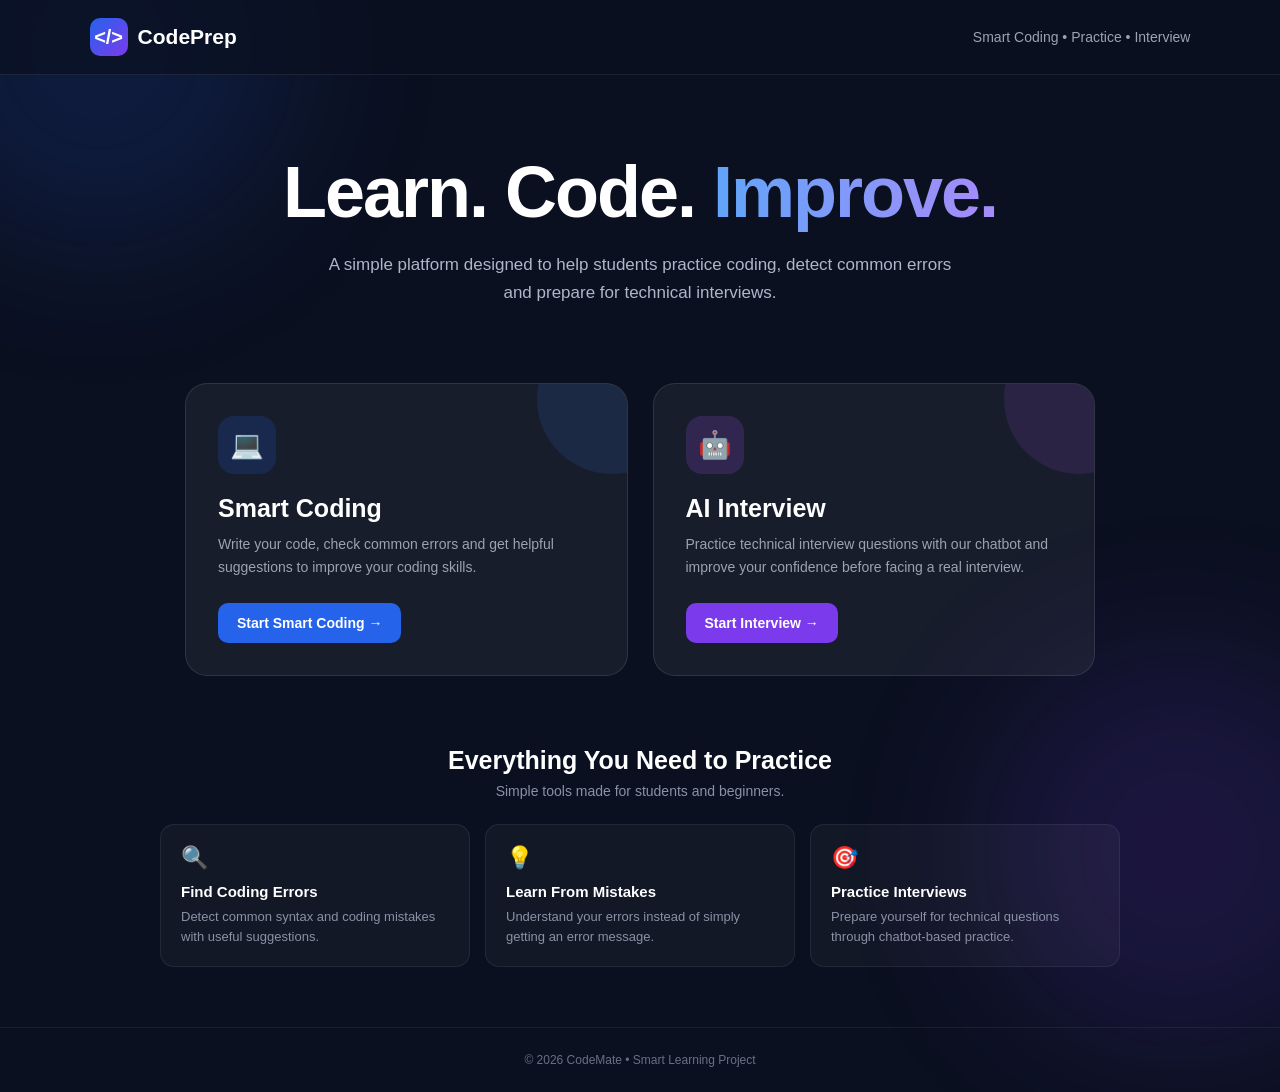
==== home.html @ 7fa1ecc8 "Add files via upload" ====
<!DOCTYPE html>
<html lang="en">
<head>
<meta charset="UTF-8">
<meta name="viewport" content="width=device-width, initial-scale=1.0">

<title>CodeMate - Smart Coding Hub</title>

<style>
    * {
        margin: 0;
        padding: 0;
        box-sizing: border-box;
        font-family: Arial, sans-serif;
    }

    body {
        min-height: 100vh;
        background: #0b1020;
        color: white;
        overflow-x: hidden;
    }

    /* Background circles */
    body::before {
        content: "";
        position: fixed;
        width: 400px;
        height: 400px;
        background: #2563eb;
        opacity: 0.15;
        border-radius: 50%;
        top: -150px;
        left: -100px;
        filter: blur(80px);
        z-index: -1;
    }

    body::after {
        content: "";
        position: fixed;
        width: 400px;
        height: 400px;
        background: #7c3aed;
        opacity: 0.15;
        border-radius: 50%;
        bottom: -150px;
        right: -100px;
        filter: blur(80px);
        z-index: -1;
    }

    /* Navbar */
    nav {
        height: 75px;
        display: flex;
        align-items: center;
        justify-content: space-between;
        padding: 0 7%;
        border-bottom: 1px solid rgba(255,255,255,0.08);
        background: rgba(11,16,32,0.7);
    }

    .logo {
        display: flex;
        align-items: center;
        gap: 10px;
        font-size: 21px;
        font-weight: bold;
    }

    .logo-icon {
        width: 38px;
        height: 38px;
        border-radius: 10px;
        background: linear-gradient(135deg, #2563eb, #7c3aed);
        display: flex;
        align-items: center;
        justify-content: center;
        font-size: 20px;
    }

    .nav-text {
        color: #9ca3af;
        font-size: 14px;
    }

    /* Hero */
    .hero {
        text-align: center;
        padding: 80px 20px 50px;
        max-width: 1000px;
        margin: auto;
    }

    .badge {
        display: inline-block;
        padding: 8px 16px;
        border-radius: 30px;
        background: rgba(37,99,235,0.12);
        border: 1px solid rgba(96,165,250,0.25);
        color: #93c5fd;
        font-size: 13px;
        margin-bottom: 22px;
    }

    .hero h1 {
        font-size: clamp(40px, 7vw, 72px);
        line-height: 1.05;
        margin-bottom: 20px;
        letter-spacing: -2px;
    }

    .gradient-text {
        background: linear-gradient(90deg, #60a5fa, #a78bfa);
        -webkit-background-clip: text;
        color: transparent;
    }

    .hero p {
        max-width: 650px;
        margin: auto;
        color: #aeb6c7;
        font-size: 17px;
        line-height: 1.7;
    }

    /* Main Cards */
    .options {
        display: grid;
        grid-template-columns: repeat(2, 1fr);
        gap: 25px;
        max-width: 950px;
        margin: 25px auto 70px;
        padding: 0 20px;
    }

    .card {
        position: relative;
        padding: 32px;
        min-height: 280px;
        border-radius: 22px;
        background: rgba(255,255,255,0.055);
        border: 1px solid rgba(255,255,255,0.1);
        transition: 0.3s ease;
        overflow: hidden;
    }

    .card:hover {
        transform: translateY(-8px);
        border-color: rgba(96,165,250,0.5);
        background: rgba(255,255,255,0.08);
    }

    .card::before {
        content: "";
        position: absolute;
        width: 150px;
        height: 150px;
        border-radius: 50%;
        right: -60px;
        top: -60px;
        opacity: 0.12;
    }

    .coding::before {
        background: #3b82f6;
    }

    .interview::before {
        background: #a855f7;
    }

    .icon {
        width: 58px;
        height: 58px;
        border-radius: 16px;
        display: flex;
        align-items: center;
        justify-content: center;
        font-size: 27px;
        margin-bottom: 20px;
    }

    .coding .icon {
        background: rgba(37,99,235,0.18);
    }

    .interview .icon {
        background: rgba(168,85,247,0.18);
    }

    .card h2 {
        font-size: 25px;
        margin-bottom: 10px;
    }

    .card p {
        color: #9ca3af;
        line-height: 1.6;
        font-size: 14px;
        margin-bottom: 25px;
    }

    .start-btn {
        display: inline-flex;
        align-items: center;
        gap: 8px;
        padding: 12px 19px;
        border-radius: 10px;
        color: white;
        text-decoration: none;
        font-weight: bold;
        font-size: 14px;
        transition: 0.2s;
    }

    .coding-btn {
        background: #2563eb;
    }

    .interview-btn {
        background: #7c3aed;
    }

    .start-btn:hover {
        opacity: 0.85;
        transform: translateX(3px);
    }

    /* Features */
    .features {
        max-width: 1000px;
        margin: 0 auto 60px;
        padding: 0 20px;
    }

    .features-title {
        text-align: center;
        margin-bottom: 25px;
    }

    .features-title h2 {
        font-size: 25px;
        margin-bottom: 8px;
    }

    .features-title p {
        color: #8992a5;
        font-size: 14px;
    }

    .feature-grid {
        display: grid;
        grid-template-columns: repeat(3, 1fr);
        gap: 15px;
    }

    .feature {
        padding: 20px;
        border-radius: 14px;
        background: rgba(255,255,255,0.035);
        border: 1px solid rgba(255,255,255,0.07);
    }

    .feature span {
        font-size: 22px;
    }

    .feature h3 {
        font-size: 15px;
        margin: 12px 0 7px;
    }

    .feature p {
        color: #8992a5;
        font-size: 13px;
        line-height: 1.5;
    }

    /* Footer */
    footer {
        text-align: center;
        padding: 25px;
        color: #687084;
        font-size: 12px;
        border-top: 1px solid rgba(255,255,255,0.06);
    }

    /* Mobile */
    @media (max-width: 700px) {

        nav {
            padding: 0 5%;
        }

        .nav-text {
            display: none;
        }

        .hero {
            padding-top: 55px;
        }

        .hero p {
            font-size: 15px;
        }

        .options {
            grid-template-columns: 1fr;
        }

        .feature-grid {
            grid-template-columns: 1fr;
        }

        .card {
            min-height: auto;
        }
    }
</style>
</head>

<body>

<!-- NAVBAR -->
<nav>

    <div class="logo">
        <div class="logo-icon">&lt;/&gt;</div>
        CodePrep
    </div>

    <div class="nav-text">
        Smart Coding • Practice • Interview
    </div>

</nav>


<!-- HERO SECTION -->
<section class="hero">
    <h1>
        Learn. Code. <span class="gradient-text">Improve.</span>
    </h1>

    <p>
        A simple platform designed to help students
        practice coding, detect common errors and
        prepare for technical interviews.
    </p>

</section>


<!-- TWO MAIN OPTIONS -->
<section class="options">

    <!-- CODE EDITOR -->
    <div class="card coding">

        <div class="icon">
            💻
        </div>

        <h2>Smart Coding</h2>

        <p>
            Write your code, check common errors and
            get helpful suggestions to improve your
            coding skills.
        </p>

        <a href="pro.html" class="start-btn coding-btn">
            Start Smart Coding →
        </a>

    </div>


    <!-- INTERVIEW -->
    <div class="card interview">

        <div class="icon">
            🤖
        </div>

        <h2>AI Interview</h2>

        <p>
            Practice technical interview questions
            with our chatbot and improve your confidence
            before facing a real interview.
        </p>

        <a href="index.html" class="start-btn interview-btn">
            Start Interview →
        </a>

    </div>

</section>


<!-- FEATURES -->
<section class="features">

    <div class="features-title">

        <h2>Everything You Need to Practice</h2>

        <p>
            Simple tools made for students and beginners.
        </p>

    </div>


    <div class="feature-grid">

        <div class="feature">
            <span>🔍</span>
            <h3>Find Coding Errors</h3>
            <p>
                Detect common syntax and coding mistakes
                with useful suggestions.
            </p>
        </div>


        <div class="feature">
            <span>💡</span>
            <h3>Learn From Mistakes</h3>
            <p>
                Understand your errors instead of simply
                getting an error message.
            </p>
        </div>


        <div class="feature">
            <span>🎯</span>
            <h3>Practice Interviews</h3>
            <p>
                Prepare yourself for technical questions
                through chatbot-based practice.
            </p>
        </div>

    </div>

</section>


<!-- FOOTER -->
<footer>
    © 2026 CodeMate • Smart Learning Project
</footer>

</body>
</html>
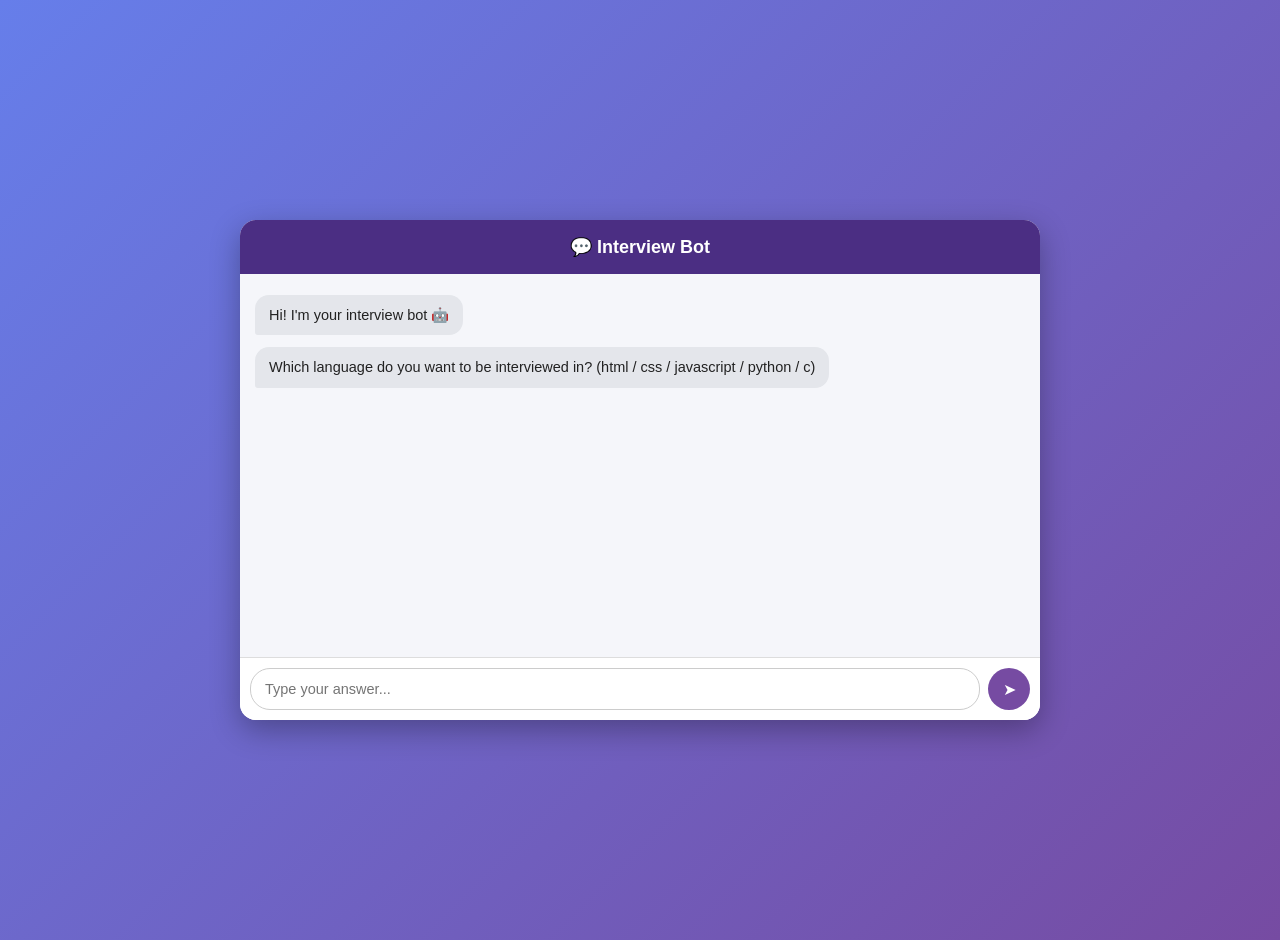
==== commit e0233152: "Update home.html" ====
--- a/home.html
+++ b/home.html
@@ -1,461 +1,322 @@
 <!DOCTYPE html>
-<html lang="en">
+<html>
 <head>
-<meta charset="UTF-8">
-<meta name="viewport" content="width=device-width, initial-scale=1.0">
-
-<title>CodeMate - Smart Coding Hub</title>
-
+<title>Interview Bot</title>
 <style>
-    * {
-        margin: 0;
-        padding: 0;
-        box-sizing: border-box;
-        font-family: Arial, sans-serif;
-    }
-
-    body {
-        min-height: 100vh;
-        background: #0b1020;
-        color: white;
-        overflow-x: hidden;
-    }
-
-    /* Background circles */
-    body::before {
-        content: "";
-        position: fixed;
-        width: 400px;
-        height: 400px;
-        background: #2563eb;
-        opacity: 0.15;
-        border-radius: 50%;
-        top: -150px;
-        left: -100px;
-        filter: blur(80px);
-        z-index: -1;
-    }
-
-    body::after {
-        content: "";
-        position: fixed;
-        width: 400px;
-        height: 400px;
-        background: #7c3aed;
-        opacity: 0.15;
-        border-radius: 50%;
-        bottom: -150px;
-        right: -100px;
-        filter: blur(80px);
-        z-index: -1;
-    }
-
-    /* Navbar */
-    nav {
-        height: 75px;
-        display: flex;
-        align-items: center;
-        justify-content: space-between;
-        padding: 0 7%;
-        border-bottom: 1px solid rgba(255,255,255,0.08);
-        background: rgba(11,16,32,0.7);
-    }
-
-    .logo {
-        display: flex;
-        align-items: center;
-        gap: 10px;
-        font-size: 21px;
-        font-weight: bold;
-    }
-
-    .logo-icon {
-        width: 38px;
-        height: 38px;
-        border-radius: 10px;
-        background: linear-gradient(135deg, #2563eb, #7c3aed);
-        display: flex;
-        align-items: center;
-        justify-content: center;
-        font-size: 20px;
-    }
-
-    .nav-text {
-        color: #9ca3af;
-        font-size: 14px;
-    }
-
-    /* Hero */
-    .hero {
-        text-align: center;
-        padding: 80px 20px 50px;
-        max-width: 1000px;
-        margin: auto;
-    }
-
-    .badge {
-        display: inline-block;
-        padding: 8px 16px;
-        border-radius: 30px;
-        background: rgba(37,99,235,0.12);
-        border: 1px solid rgba(96,165,250,0.25);
-        color: #93c5fd;
-        font-size: 13px;
-        margin-bottom: 22px;
-    }
-
-    .hero h1 {
-        font-size: clamp(40px, 7vw, 72px);
-        line-height: 1.05;
-        margin-bottom: 20px;
-        letter-spacing: -2px;
-    }
-
-    .gradient-text {
-        background: linear-gradient(90deg, #60a5fa, #a78bfa);
-        -webkit-background-clip: text;
-        color: transparent;
-    }
-
-    .hero p {
-        max-width: 650px;
-        margin: auto;
-        color: #aeb6c7;
-        font-size: 17px;
-        line-height: 1.7;
-    }
-
-    /* Main Cards */
-    .options {
-        display: grid;
-        grid-template-columns: repeat(2, 1fr);
-        gap: 25px;
-        max-width: 950px;
-        margin: 25px auto 70px;
-        padding: 0 20px;
-    }
-
-    .card {
-        position: relative;
-        padding: 32px;
-        min-height: 280px;
-        border-radius: 22px;
-        background: rgba(255,255,255,0.055);
-        border: 1px solid rgba(255,255,255,0.1);
-        transition: 0.3s ease;
-        overflow: hidden;
-    }
-
-    .card:hover {
-        transform: translateY(-8px);
-        border-color: rgba(96,165,250,0.5);
-        background: rgba(255,255,255,0.08);
-    }
-
-    .card::before {
-        content: "";
-        position: absolute;
-        width: 150px;
-        height: 150px;
-        border-radius: 50%;
-        right: -60px;
-        top: -60px;
-        opacity: 0.12;
-    }
-
-    .coding::before {
-        background: #3b82f6;
-    }
-
-    .interview::before {
-        background: #a855f7;
-    }
-
-    .icon {
-        width: 58px;
-        height: 58px;
-        border-radius: 16px;
-        display: flex;
-        align-items: center;
-        justify-content: center;
-        font-size: 27px;
-        margin-bottom: 20px;
-    }
-
-    .coding .icon {
-        background: rgba(37,99,235,0.18);
-    }
-
-    .interview .icon {
-        background: rgba(168,85,247,0.18);
-    }
-
-    .card h2 {
-        font-size: 25px;
-        margin-bottom: 10px;
-    }
-
-    .card p {
-        color: #9ca3af;
-        line-height: 1.6;
-        font-size: 14px;
-        margin-bottom: 25px;
-    }
-
-    .start-btn {
-        display: inline-flex;
-        align-items: center;
-        gap: 8px;
-        padding: 12px 19px;
-        border-radius: 10px;
-        color: white;
-        text-decoration: none;
-        font-weight: bold;
-        font-size: 14px;
-        transition: 0.2s;
-    }
-
-    .coding-btn {
-        background: #2563eb;
-    }
-
-    .interview-btn {
-        background: #7c3aed;
-    }
-
-    .start-btn:hover {
-        opacity: 0.85;
-        transform: translateX(3px);
-    }
-
-    /* Features */
-    .features {
-        max-width: 1000px;
-        margin: 0 auto 60px;
-        padding: 0 20px;
-    }
-
-    .features-title {
-        text-align: center;
-        margin-bottom: 25px;
-    }
-
-    .features-title h2 {
-        font-size: 25px;
-        margin-bottom: 8px;
-    }
-
-    .features-title p {
-        color: #8992a5;
-        font-size: 14px;
-    }
-
-    .feature-grid {
-        display: grid;
-        grid-template-columns: repeat(3, 1fr);
-        gap: 15px;
-    }
-
-    .feature {
-        padding: 20px;
-        border-radius: 14px;
-        background: rgba(255,255,255,0.035);
-        border: 1px solid rgba(255,255,255,0.07);
-    }
-
-    .feature span {
-        font-size: 22px;
-    }
-
-    .feature h3 {
-        font-size: 15px;
-        margin: 12px 0 7px;
-    }
-
-    .feature p {
-        color: #8992a5;
-        font-size: 13px;
-        line-height: 1.5;
-    }
-
-    /* Footer */
-    footer {
-        text-align: center;
-        padding: 25px;
-        color: #687084;
-        font-size: 12px;
-        border-top: 1px solid rgba(255,255,255,0.06);
-    }
-
-    /* Mobile */
-    @media (max-width: 700px) {
-
-        nav {
-            padding: 0 5%;
-        }
-
-        .nav-text {
-            display: none;
-        }
-
-        .hero {
-            padding-top: 55px;
-        }
-
-        .hero p {
-            font-size: 15px;
-        }
-
-        .options {
-            grid-template-columns: 1fr;
-        }
-
-        .feature-grid {
-            grid-template-columns: 1fr;
-        }
-
-        .card {
-            min-height: auto;
-        }
-    }
+
+  body {
+    font-family: 'Trebuchet MS', Arial, sans-serif;
+    background: linear-gradient(135deg, #667eea, #764ba2);
+    min-height: 100vh;
+    margin: 0;
+    display: flex;
+    justify-content: center;
+    align-items: center;
+    padding: 20px;
+  }
+
+  /* ---------- Chat window ---------- */
+  #chatApp {
+    background: white;
+    width: 100%;
+    max-width: 800px;
+    border-radius: 16px;
+    box-shadow: 0 10px 30px rgba(0,0,0,0.3);
+    overflow: hidden;
+    display: flex;
+    flex-direction: column;
+    height: 500px;
+  }
+
+  #chatHeader {
+    background: #4b2e83;
+    color: white;
+    padding: 16px;
+    text-align: center;
+    font-size: 18px;
+    font-weight: bold;
+  }
+
+  #chatMessages {
+    flex: 1;
+    padding: 15px;
+    overflow-y: auto;
+    background: #f5f6fa;
+  }
+
+  .bubble {
+    max-width: 80%;
+    padding: 10px 14px;
+    margin: 6px 0;
+    border-radius: 14px;
+    line-height: 1.4;
+    font-size: 14.5px;
+    clear: both;
+  }
+
+  .bot {
+    background: #e4e6eb;
+    color: #222;
+    float: left;
+    border-bottom-left-radius: 3px;
+  }
+
+  .user {
+    background: #764ba2;
+    color: white;
+    float: right;
+    border-bottom-right-radius: 3px;
+  }
+
+  /* ---------- Input area ---------- */
+  #inputRow {
+    display: flex;
+    padding: 10px;
+    border-top: 1px solid #ddd;
+    background: white;
+  }
+
+  #userInput {
+    flex: 1;
+    padding: 10px 14px;
+    border: 1px solid #ccc;
+    border-radius: 20px;
+    font-size: 14.5px;
+    outline: none;
+  }
+
+  #sendBtn {
+    margin-left: 8px;
+    background: #764ba2;
+    color: white;
+    border: none;
+    width: 42px;
+    height: 42px;
+    border-radius: 50%;
+    font-size: 16px;
+    cursor: pointer;
+  }
+  #sendBtn:hover {
+    background: #5e3a85;
+  }
+
 </style>
 </head>
-
 <body>
 
-<!-- NAVBAR -->
-<nav>
-
-    <div class="logo">
-        <div class="logo-icon">&lt;/&gt;</div>
-        CodePrep
-    </div>
-
-    <div class="nav-text">
-        Smart Coding • Practice • Interview
-    </div>
-
-</nav>
-
-
-<!-- HERO SECTION -->
-<section class="hero">
-    <h1>
-        Learn. Code. <span class="gradient-text">Improve.</span>
-    </h1>
-
-    <p>
-        A simple platform designed to help students
-        practice coding, detect common errors and
-        prepare for technical interviews.
-    </p>
-
-</section>
-
-
-<!-- TWO MAIN OPTIONS -->
-<section class="options">
-
-    <!-- CODE EDITOR -->
-    <div class="card coding">
-
-        <div class="icon">
-            💻
-        </div>
-
-        <h2>Smart Coding</h2>
-
-        <p>
-            Write your code, check common errors and
-            get helpful suggestions to improve your
-            coding skills.
-        </p>
-
-        <a href="pro.html" class="start-btn coding-btn">
-            Start Smart Coding →
-        </a>
-
-    </div>
-
-
-    <!-- INTERVIEW -->
-    <div class="card interview">
-
-        <div class="icon">
-            🤖
-        </div>
-
-        <h2>AI Interview</h2>
-
-        <p>
-            Practice technical interview questions
-            with our chatbot and improve your confidence
-            before facing a real interview.
-        </p>
-
-        <a href="index.html" class="start-btn interview-btn">
-            Start Interview →
-        </a>
-
-    </div>
-
-</section>
-
-
-<!-- FEATURES -->
-<section class="features">
-
-    <div class="features-title">
-
-        <h2>Everything You Need to Practice</h2>
-
-        <p>
-            Simple tools made for students and beginners.
-        </p>
-
-    </div>
-
-
-    <div class="feature-grid">
-
-        <div class="feature">
-            <span>🔍</span>
-            <h3>Find Coding Errors</h3>
-            <p>
-                Detect common syntax and coding mistakes
-                with useful suggestions.
-            </p>
-        </div>
-
-
-        <div class="feature">
-            <span>💡</span>
-            <h3>Learn From Mistakes</h3>
-            <p>
-                Understand your errors instead of simply
-                getting an error message.
-            </p>
-        </div>
-
-
-        <div class="feature">
-            <span>🎯</span>
-            <h3>Practice Interviews</h3>
-            <p>
-                Prepare yourself for technical questions
-                through chatbot-based practice.
-            </p>
-        </div>
-
-    </div>
-
-</section>
-
-
-<!-- FOOTER -->
-<footer>
-    © 2026 CodeMate • Smart Learning Project
-</footer>
+<div id="chatApp">
+  <div id="chatHeader">💬 Interview Bot</div>
+  <div id="chatMessages"></div>
+  <div id="inputRow">
+    <input type="text" id="userInput" placeholder="Type your answer..." onkeypress="handleEnter(event)">
+    <button id="sendBtn" onclick="handleSend()">➤</button>
+  </div>
+</div>
+
+<script>
+// ---------- STEP 1: Questions for each language ----------
+// Each question has: the question text, a list of acceptable keywords, and an explanation
+var questions = {
+
+  html: [
+    { question: "What does HTML stand for?",
+      keywords: ["hypertext markup language", "hyper text markup language"],
+      explain: "HTML means HyperText Markup Language." },
+    { question: "Which tag is used to create a hyperlink?",
+      keywords: ["<a>", "a tag", "anchor"],
+      explain: "The <a> tag (anchor tag) is used to create a hyperlink." },
+    { question: "Which tag is used to insert an image?",
+      keywords: ["<img>", "img"],
+      explain: "The <img> tag is used to display an image." },
+    { question: "Which attribute gives alternate text for an image?",
+      keywords: ["alt"],
+      explain: "The 'alt' attribute provides alternate text for an image." },
+    { question: "Which tag defines the largest heading?",
+      keywords: ["<h1>", "h1"],
+      explain: "<h1> is the largest heading tag; <h6> is the smallest." }
+  ],
+
+  css: [
+    { question: "What does CSS stand for?",
+      keywords: ["cascading style sheets"],
+      explain: "CSS means Cascading Style Sheets." },
+    { question: "Which property is used to change text color?",
+      keywords: ["color"],
+      explain: "The 'color' property sets the text color." },
+    { question: "Which symbol is used to select a class in CSS?",
+      keywords: [".", "dot", "period"],
+      explain: "A dot (.) is used to select a class, for example .box" },
+    { question: "Which property adds space inside an element's border?",
+      keywords: ["padding"],
+      explain: "'padding' adds space inside the border; 'margin' adds space outside it." },
+    { question: "Which property makes text bold?",
+      keywords: ["font-weight", "fontweight"],
+      explain: "'font-weight: bold' makes text thicker." }
+  ],
+
+  javascript: [
+    { question: "Which keyword declares a variable that can be reassigned?",
+      keywords: ["let"],
+      explain: "'let' declares a variable that can be changed later." },
+    { question: "Which operator checks strict equality (value and type)?",
+      keywords: ["===", "triple equals"],
+      explain: "'===' checks both the value and the type." },
+    { question: "Which symbol starts a single-line comment?",
+      keywords: ["//"],
+      explain: "'//' is used for single-line comments in JavaScript." },
+    { question: "Which array method adds an item to the end of the array?",
+      keywords: ["push"],
+      explain: "push() adds a new item to the end of an array." },
+    { question: "Which function selects an element by its id?",
+      keywords: ["getelementbyid"],
+      explain: "document.getElementById() returns the element with that id." }
+  ],
+
+  python: [
+    { question: "Which symbol is used for comments in Python?",
+      keywords: ["#"],
+      explain: "'#' starts a comment in Python." },
+    { question: "Which keyword is used to define a function in Python?",
+      keywords: ["def"],
+      explain: "Functions are defined using the 'def' keyword." },
+    { question: "Which brackets are used to create a list in Python?",
+      keywords: ["[]", "square brackets", "[", "]"],
+      explain: "Square brackets [] are used to create a list." },
+    { question: "Which function returns the number of items in a list?",
+      keywords: ["len"],
+      explain: "len() returns how many items are in a list or string." },
+    { question: "Which keyword is used to loop over items in a list?",
+      keywords: ["for"],
+      explain: "'for' is used to loop over items in a sequence." }
+  ],
+
+  c: [
+    { question: "Which function is the entry point of every C program?",
+      keywords: ["main"],
+      explain: "Every C program begins execution from main()." },
+    { question: "Which header file is needed to use printf()?",
+      keywords: ["stdio.h", "stdio"],
+      explain: "printf() and scanf() are declared in stdio.h" },
+    { question: "Which symbol is used to end a statement in C?",
+      keywords: [";", "semicolon"],
+      explain: "Every statement in C ends with a semicolon (;)." },
+    { question: "Which data type is used to store a single character?",
+      keywords: ["char"],
+      explain: "'char' is used to store a single character in C." },
+    { question: "Which operator is used to get the address of a variable?",
+      keywords: ["&"],
+      explain: "The '&' operator returns the memory address of a variable." }
+  ]
+
+};
+
+// ---------- STEP 2: Variables to track the conversation ----------
+var stage = "chooseLang";  // chooseLang -> quiz -> finished
+var currentLang = "";
+var currentIndex = 0;
+var score = 0;
+
+// ---------- STEP 3: Add a chat bubble to the screen ----------
+function addMessage(sender, text) {
+  var messages = document.getElementById("chatMessages");
+  var bubble = document.createElement("div");
+  bubble.className = "bubble " + sender;
+  bubble.innerHTML = text;
+  messages.appendChild(bubble);
+  messages.scrollTop = messages.scrollHeight; // auto-scroll to latest message
+}
+
+// ---------- STEP 4: Greet the user when page loads ----------
+function greet() {
+  addMessage("bot", "Hi! I'm your interview bot 🤖");
+  addMessage("bot", "Which language do you want to be interviewed in? (html / css / javascript / python / c)");
+}
+
+// ---------- STEP 5: Handle Enter key and Send button ----------
+function handleEnter(event) {
+  if (event.key === "Enter") {
+    handleSend();
+  }
+}
+
+function handleSend() {
+  var input = document.getElementById("userInput");
+  var text = input.value.trim();
+  if (text === "") return;
+
+  addMessage("user", text);
+  input.value = "";
+
+  if (stage === "chooseLang") {
+    chooseLanguage(text);
+  } else if (stage === "quiz") {
+    checkAnswer(text);
+  } else if (stage === "finished") {
+    if (text.toLowerCase() === "restart") {
+      stage = "chooseLang";
+      addMessage("bot", "Great! Which language this time? (html / css / javascript / python / c)");
+    } else {
+      addMessage("bot", "Type 'restart' to try another language.");
+    }
+  }
+}
+
+// ---------- STEP 6: Handle the language chosen by user ----------
+function chooseLanguage(text) {
+  var lang = text.toLowerCase();
+
+  if (questions[lang]) {
+    currentLang = lang;
+    currentIndex = 0;
+    score = 0;
+    stage = "quiz";
+    addMessage("bot", "Great! Let's start your " + lang + " interview.");
+    askQuestion();
+  } else {
+    addMessage("bot", "Please type one of: html, css, javascript, python, c");
+  }
+}
+
+// ---------- STEP 7: Bot asks the current question ----------
+function askQuestion() {
+  var q = questions[currentLang][currentIndex];
+  var total = questions[currentLang].length;
+  addMessage("bot", "Question " + (currentIndex + 1) + " of " + total + ": " + q.question);
+}
+
+// ---------- STEP 8: Check the user's typed answer ----------
+function checkAnswer(text) {
+  var q = questions[currentLang][currentIndex];
+  var userAnswer = text.toLowerCase();
+
+  var isCorrect = false;
+  for (var i = 0; i < q.keywords.length; i++) {
+    if (userAnswer.indexOf(q.keywords[i]) !== -1) {
+      isCorrect = true;
+    }
+  }
+
+  if (isCorrect) {
+    score = score + 1;
+    addMessage("bot", "✅ Correct! " + q.explain);
+  } else {
+    addMessage("bot", "❌ Not quite. " + q.explain);
+  }
+
+  currentIndex = currentIndex + 1;
+
+  if (currentIndex < questions[currentLang].length) {
+    askQuestion();
+  } else {
+    stage = "finished";
+    addMessage("bot", "🎉 Interview done! Your score: " + score + " / " + questions[currentLang].length);
+    addMessage("bot", "Type 'restart' to try another language.");
+  }
+}
+
+// ---------- START ----------
+greet();
+</script>
 
 </body>
-</html>+</html>
